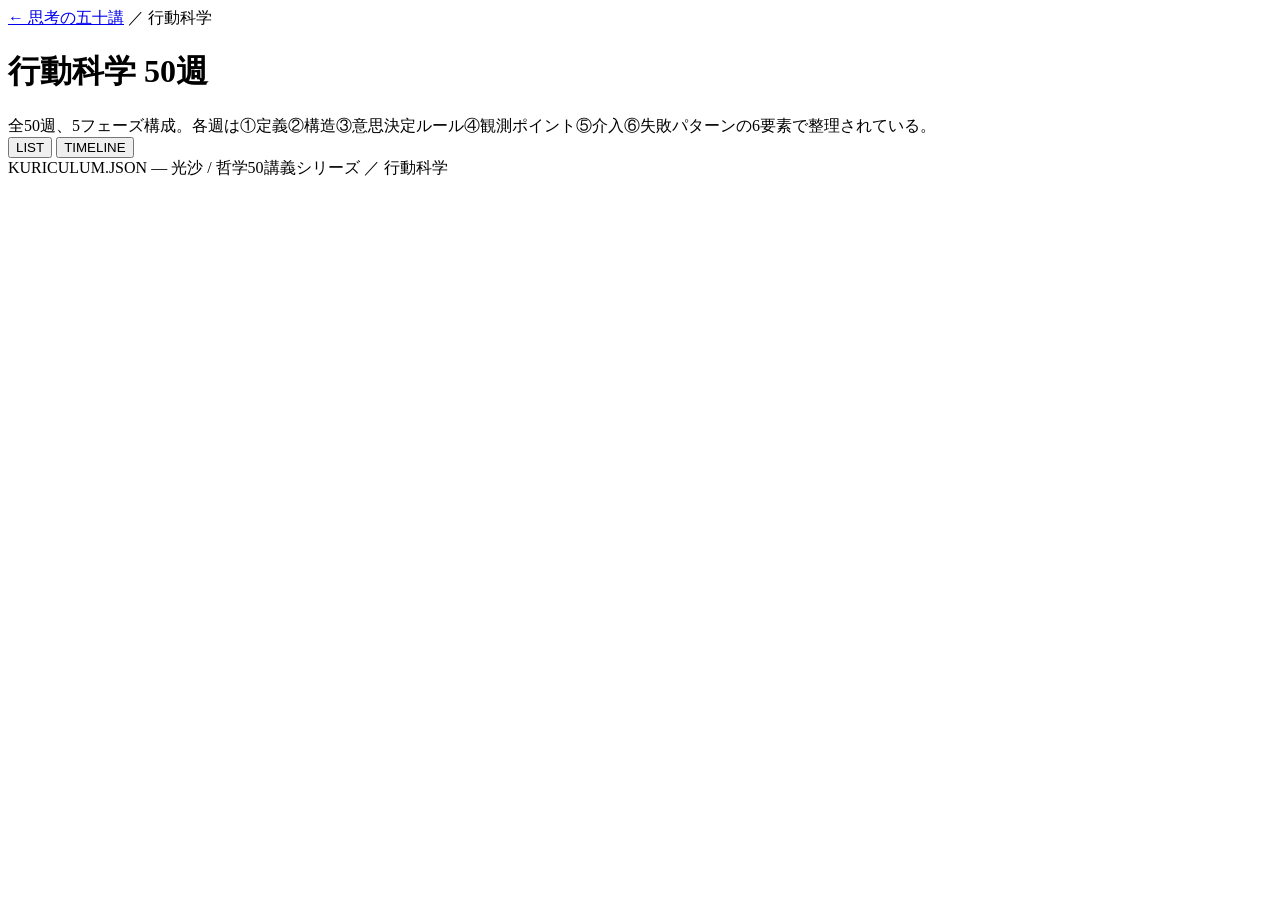
==== behavior.html @ 83b5f1cd "Add files via upload" ====
<!DOCTYPE html>
<html lang="ja">
<head>
<meta charset="UTF-8">
<meta name="viewport" content="width=device-width, initial-scale=1.0">
<title>行動科学 50週 — 思考の五十講</title>
<link rel="preconnect" href="https://fonts.googleapis.com">
<link href="https://fonts.googleapis.com/css2?family=Shippori+Mincho:wght@400;500;600;700&family=Zen+Kaku+Gothic+New:wght@300;400;500;700&family=JetBrains+Mono:wght@400;500;700&display=swap" rel="stylesheet">
<link rel="stylesheet" href="css/style.css">
</head>
<body>
<div class="app">
  <header>
    <div class="eyebrow"><a href="index.html">← 思考の五十講</a> ／ 行動科学</div>
    <h1>行動科学 50週</h1>
    <div class="sub">全50週、5フェーズ構成。各週は①定義②構造③意思決定ルール④観測ポイント⑤介入⑥失敗パターンの6要素で整理されている。</div>
  </header>

  <div class="controls">
    <div></div>
    <div class="view-toggle">
      <button id="btnList" class="active">LIST</button>
      <button id="btnTimeline">TIMELINE</button>
    </div>
  </div>

  <div class="progress-wrap" id="progressWrap"></div>
  <div class="phase-filter" id="phaseFilter"></div>
  <div id="content"></div>

  <footer>KURICULUM.JSON — 光沙 / 哲学50講義シリーズ ／ 行動科学</footer>
</div>

<script src="js/data/behavior.js"></script>
<script src="js/data/notes.js"></script>
<script src="js/storage.js"></script>
<script src="js/render.js"></script>
<script>
  initSubjectPage(behavior);
</script>
</body>
</html>
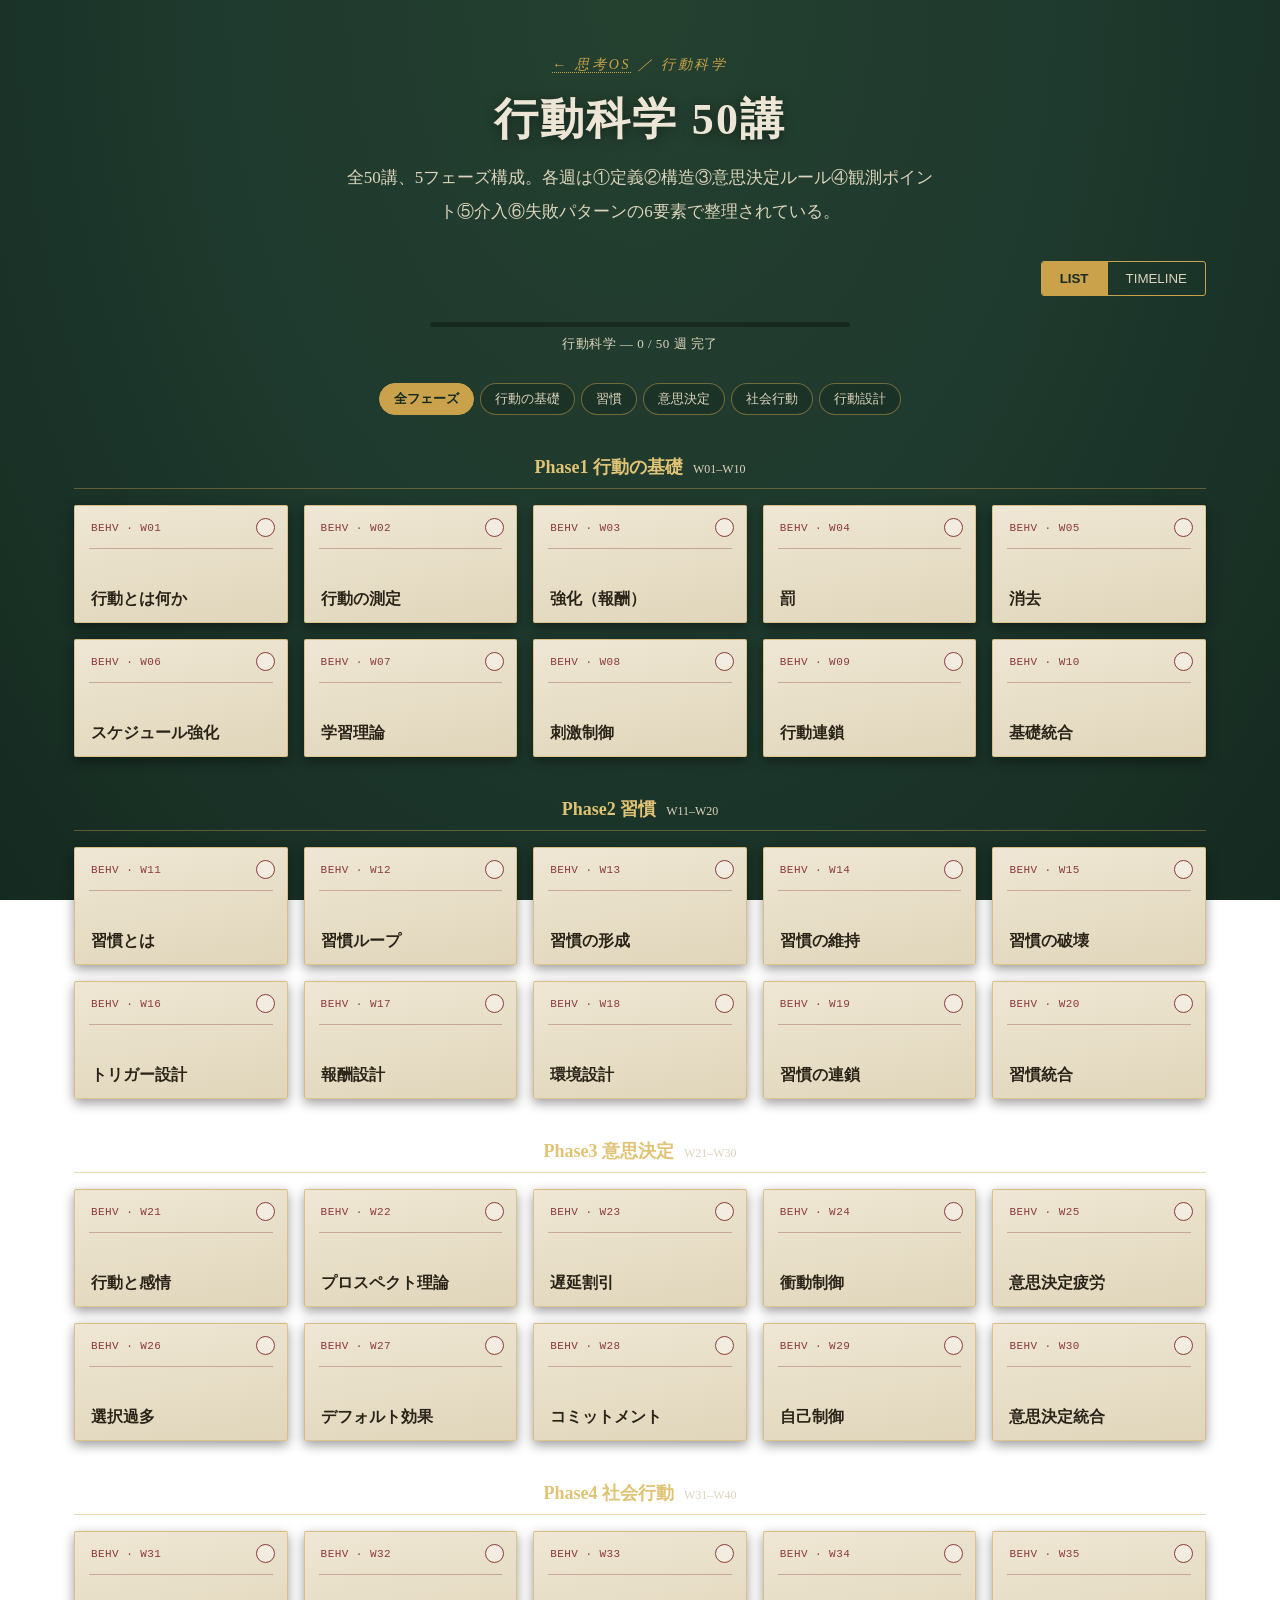
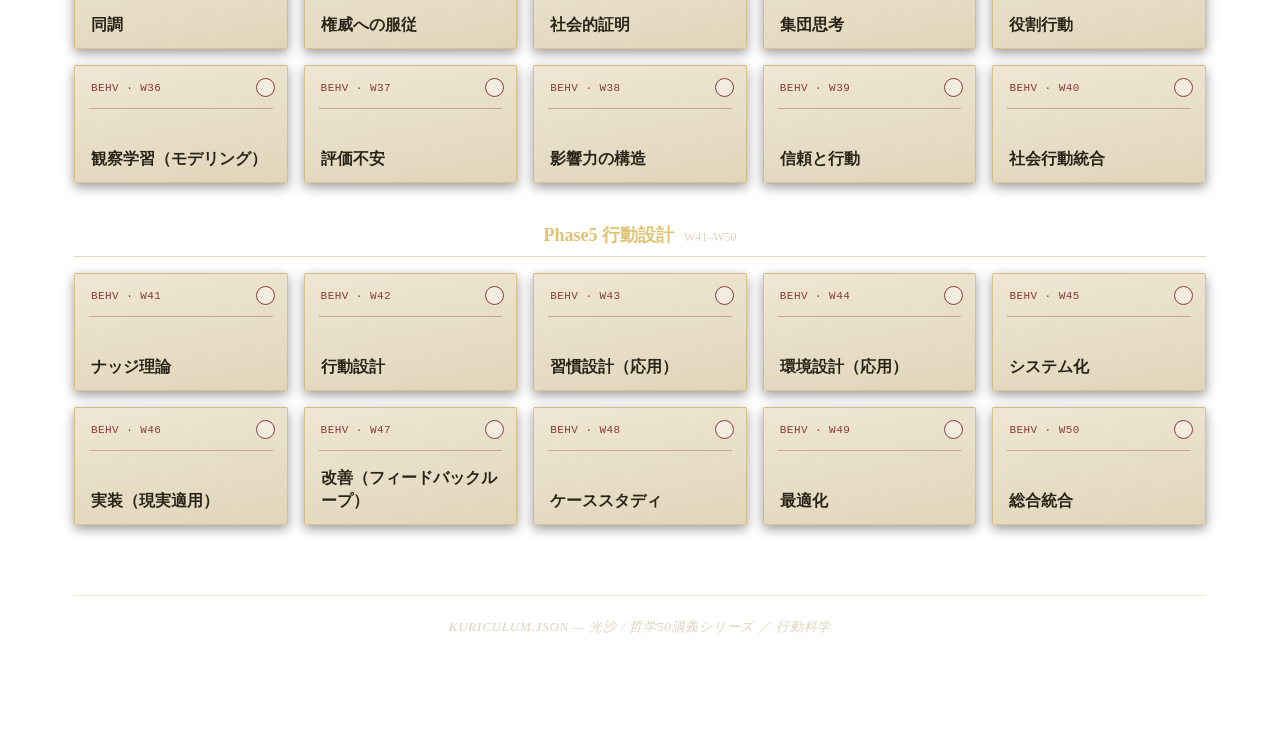
==== commit 3dcd073c: "behavior.html を更新" ====
--- a/behavior.html
+++ b/behavior.html
@@ -3,17 +3,17 @@
 <head>
 <meta charset="UTF-8">
 <meta name="viewport" content="width=device-width, initial-scale=1.0">
-<title>行動科学 50週 — 思考の五十講</title>
+<title>行動科学 50講 — 思考OS</title>
 <link rel="preconnect" href="https://fonts.googleapis.com">
-<link href="https://fonts.googleapis.com/css2?family=Shippori+Mincho:wght@400;500;600;700&family=Zen+Kaku+Gothic+New:wght@300;400;500;700&family=JetBrains+Mono:wght@400;500;700&display=swap" rel="stylesheet">
+<link href="https://fonts.googleapis.com/css2?family=Cormorant+Garamond:ital,wght@0,400;0,600;1,500&family=Shippori+Mincho:wght@500;600;700&family=Zen+Kaku+Gothic+New:wght@300;400;500;700&family=Courier+Prime:wght@400;700&display=swap" rel="stylesheet">
 <link rel="stylesheet" href="css/style.css">
 </head>
 <body>
 <div class="app">
   <header>
-    <div class="eyebrow"><a href="index.html">← 思考の五十講</a> ／ 行動科学</div>
-    <h1>行動科学 50週</h1>
-    <div class="sub">全50週、5フェーズ構成。各週は①定義②構造③意思決定ルール④観測ポイント⑤介入⑥失敗パターンの6要素で整理されている。</div>
+    <div class="eyebrow"><a href="index.html">← 思考OS</a> ／ 行動科学</div>
+    <h1>行動科学 50講</h1>
+    <div class="sub">全50講、5フェーズ構成。各週は①定義②構造③意思決定ルール④観測ポイント⑤介入⑥失敗パターンの6要素で整理されている。</div>
   </header>
 
   <div class="controls">
--- a/css/style.css
+++ b/css/style.css
@@ -0,0 +1,227 @@
+/* ===== 思考の五十講 — Victorian書斎 本番デザイン ===== */
+:root{
+  --bottle:#1F3A2E;
+  --bottle-deep:#152A20;
+  --brass:#C9A24B;
+  --brass-bright:#E0C374;
+  --ivory:#EDE6D6;
+  --ivory-dim:#DCD3BC;
+  --wine:#8B3A3A;
+  --paper:#EFE7D4;
+  --paper-shadow:#D9CDAE;
+  --ink:#2A2418;
+  --ink-soft:#544A38;
+}
+*{box-sizing:border-box;}
+body{
+  margin:0;
+  background:radial-gradient(ellipse at top, #24402F 0%, var(--bottle) 45%, var(--bottle-deep) 100%);
+  background-attachment:fixed;
+  color:var(--ivory);
+  font-family:'Zen Kaku Gothic New', sans-serif;
+  -webkit-font-smoothing:antialiased;
+  min-height:100vh;
+}
+::selection{background:var(--brass); color:var(--bottle-deep);}
+a{color:inherit;}
+
+.app{max-width:1180px; margin:0 auto; padding:0 24px 110px;}
+
+/* ---------- Header ---------- */
+header{padding:56px 0 32px; text-align:center;}
+.eyebrow{
+  font-family:'Cormorant Garamond', serif; font-style:italic; font-size:14px; letter-spacing:.2em;
+  color:var(--brass); text-transform:uppercase; margin-bottom:16px;
+}
+.eyebrow a{color:var(--brass); text-decoration:none; border-bottom:1px dotted var(--brass);}
+h1{
+  font-family:'Shippori Mincho', serif; font-weight:700;
+  font-size:clamp(28px, 4.5vw, 44px); margin:0 0 12px; letter-spacing:.05em; color:var(--ivory);
+  text-shadow:0 2px 12px rgba(0,0,0,.4);
+}
+.h1-rule{width:110px; height:1px; margin:16px auto 20px; background:linear-gradient(90deg, transparent, var(--brass), transparent);}
+.sub{
+  color:var(--ivory-dim); max-width:600px; margin:0 auto; line-height:2;
+  font-family:'Cormorant Garamond', serif; font-size:17px;
+}
+.stat-row{display:flex; gap:38px; margin-top:30px; justify-content:center; flex-wrap:wrap;}
+.stat{text-align:center;}
+.stat .n{font-family:'Cormorant Garamond', serif; font-size:30px; font-weight:600; color:var(--brass-bright); line-height:1;}
+.stat .l{font-size:10px; color:var(--ivory-dim); letter-spacing:.12em; margin-top:7px; text-transform:uppercase;}
+
+/* ---------- Bookshelf (index page) ---------- */
+.shelf-wrap{margin-top:50px; position:relative;}
+.shelf-wrap::before{
+  content:""; position:absolute; top:-40px; left:50%; transform:translateX(-50%);
+  width:80%; height:220px; pointer-events:none; z-index:0;
+  background:radial-gradient(ellipse at 50% 0%, rgba(255,214,140,.16) 0%, rgba(255,190,110,.07) 35%, transparent 70%);
+}
+.shelf-label{
+  font-family:'Cormorant Garamond', serif; font-style:italic; font-size:14px; color:var(--brass);
+  letter-spacing:.14em; text-align:center; margin-bottom:22px; position:relative; z-index:1;
+}
+.shelf{
+  display:flex; gap:6px; align-items:flex-end; justify-content:center; flex-wrap:wrap;
+  padding:0 0 18px; border-bottom:14px solid #0F2118;
+  box-shadow:0 18px 30px -10px rgba(0,0,0,.6); position:relative; z-index:1;
+}
+.spine{
+  position:relative; width:64px; height:280px; border-radius:3px 3px 2px 2px;
+  text-decoration:none; color:var(--ivory);
+  display:flex; flex-direction:column; align-items:center; justify-content:space-between;
+  padding:22px 0 14px;
+  box-shadow:0 1px 2px rgba(0,0,0,.35), 0 8px 24px rgba(0,0,0,.35), inset 3px 0 0 rgba(255,255,255,.06), inset -3px 0 0 rgba(0,0,0,.25);
+  transition:transform .28s cubic-bezier(.2,.8,.3,1), box-shadow .28s ease;
+  cursor:pointer; transform-origin:bottom center;
+}
+.spine:hover{transform:translateY(-14px) rotate(-2.5deg); box-shadow:0 10px 6px rgba(0,0,0,.3), 0 24px 38px rgba(0,0,0,.5);}
+.spine.disabled{opacity:.32; filter:grayscale(.4); pointer-events:none;}
+.spine.disabled:hover{transform:none;}
+.spine .cap{
+  width:76%; height:20px; flex:none; opacity:.9; position:relative;
+  background:
+    radial-gradient(circle at 50% 50%, var(--brass-bright) 0%, transparent 2.4px) 50% 0/10px 10px,
+    linear-gradient(90deg, transparent 0%, var(--brass) 15%, var(--brass) 85%, transparent 100%) 50% 6px/100% 1.4px no-repeat;
+  background-repeat:repeat-x, no-repeat;
+}
+.spine .cap::before, .spine .cap::after{content:"❧"; position:absolute; top:-7px; font-size:11px; color:var(--brass-bright); opacity:.85;}
+.spine .cap::before{left:0;}
+.spine .cap::after{right:0; transform:scaleX(-1);}
+.spine .title{
+  writing-mode:vertical-rl; text-orientation:mixed; font-family:'Shippori Mincho', serif;
+  font-weight:600; font-size:16px; letter-spacing:.08em; flex:1; display:flex; align-items:center; justify-content:center;
+}
+.spine .plate{
+  width:34px; height:16px; border:1px solid var(--brass); border-radius:2px;
+  display:flex; align-items:center; justify-content:center;
+  font-family:'Cormorant Garamond', serif; font-size:10px; color:var(--brass-bright); background:rgba(0,0,0,.18);
+}
+.spine .ribbon{
+  position:absolute; top:-2px; right:12px; width:10px; height:38px;
+  background:linear-gradient(180deg, var(--wine), #6E2C2C);
+  clip-path:polygon(0 0, 100% 0, 100% 100%, 50% 78%, 0 100%);
+  box-shadow:0 2px 4px rgba(0,0,0,.35); z-index:2;
+}
+.spine .stamp{
+  position:absolute; left:50%; top:38%; transform:translate(-50%,-50%) rotate(-14deg);
+  width:44px; height:44px; border-radius:50%; border:1.6px solid var(--wine);
+  display:flex; align-items:center; justify-content:center;
+  font-family:'Shippori Mincho', serif; font-size:10px; color:var(--wine);
+  letter-spacing:.06em; text-align:center; line-height:1.3; opacity:.82; mix-blend-mode:multiply;
+  background:rgba(139,58,58,.06); z-index:2; pointer-events:none;
+}
+.spine .stamp::before{content:""; position:absolute; inset:4px; border:1px solid var(--wine); border-radius:50%; opacity:.6;}
+
+/* ---------- Controls (subject page) ---------- */
+.controls{display:flex; justify-content:flex-end; align-items:flex-end; flex-wrap:wrap; gap:16px; margin-bottom:26px;}
+.view-toggle{
+  display:flex; border:1px solid var(--brass); border-radius:3px; overflow:hidden;
+  font-family:'Cormorant Garamond', serif; font-size:13px; letter-spacing:.06em;
+}
+.view-toggle button{background:transparent; border:none; padding:9px 18px; cursor:pointer; color:var(--ivory-dim);}
+.view-toggle button.active{background:var(--brass); color:var(--bottle-deep); font-weight:600;}
+.view-toggle button+button{border-left:1px solid var(--brass);}
+
+/* ---------- Phase filter ---------- */
+.phase-filter{display:flex; gap:6px; flex-wrap:wrap; margin-bottom:24px; justify-content:center;}
+.pf{
+  font-family:'Cormorant Garamond', serif; font-size:13px; padding:6px 14px; border-radius:20px;
+  border:1px solid rgba(201,162,75,.5); color:var(--ivory-dim); cursor:pointer; background:rgba(0,0,0,.15);
+}
+.pf.active{background:var(--brass); color:var(--bottle-deep); border-color:var(--brass); font-weight:600;}
+
+/* ---------- Progress bar ---------- */
+.progress-wrap{margin:6px 0 30px; text-align:center;}
+.progress-track{height:5px; background:rgba(0,0,0,.3); border-radius:4px; overflow:hidden; max-width:420px; margin:0 auto;}
+.progress-fill{height:100%; background:var(--brass); transition:width .3s ease;}
+.progress-label{font-family:'Cormorant Garamond', serif; font-size:13px; color:var(--ivory-dim); margin-top:8px; letter-spacing:.04em;}
+
+/* ---------- Phase block ---------- */
+.phase-block{margin-bottom:10px;}
+.phase-title{
+  font-family:'Shippori Mincho', serif; font-size:18px; font-weight:600; color:var(--brass-bright);
+  margin:40px 0 16px; padding-bottom:9px; border-bottom:1px solid rgba(201,162,75,.4);
+  display:flex; align-items:baseline; gap:10px; text-align:center; justify-content:center;
+}
+.phase-title .range{font-family:'Cormorant Garamond',serif; font-size:12px; color:var(--ivory-dim); font-weight:400;}
+
+/* ---------- Catalog card grid ---------- */
+.card-grid{display:grid; grid-template-columns:repeat(auto-fill, minmax(190px,1fr)); gap:16px;}
+.catalog-card{
+  background:linear-gradient(170deg, var(--paper), var(--paper-shadow) 150%);
+  border:1px solid rgba(201,162,75,.5); border-radius:2px; color:var(--ink);
+  padding:16px 16px 12px; box-shadow:0 4px 12px rgba(0,0,0,.4);
+  cursor:pointer; position:relative; height:118px;
+  font-family:'Courier Prime', monospace;
+  display:flex; flex-direction:column; justify-content:space-between;
+  transition:transform .15s ease, box-shadow .15s ease;
+}
+.catalog-card:hover{transform:translateY(-3px); box-shadow:0 8px 18px rgba(0,0,0,.5);}
+.catalog-card.done{box-shadow:0 4px 12px rgba(0,0,0,.4), inset 0 0 0 1.5px var(--wine);}
+.catalog-card::after{content:""; position:absolute; left:14px; right:14px; top:42px; height:1px; background:rgba(139,58,58,.35);}
+.callno{font-size:11px; color:var(--wine); letter-spacing:.04em;}
+.catalog-title{
+  font-family:'Shippori Mincho', serif; font-size:15.5px; font-weight:600; margin-top:20px; line-height:1.5; color:var(--ink);
+  display:-webkit-box; -webkit-line-clamp:2; -webkit-box-orient:vertical; overflow:hidden;
+}
+.check{
+  position:absolute; top:12px; right:12px; width:19px; height:19px; border-radius:50%;
+  border:1.4px solid var(--wine); display:flex; align-items:center; justify-content:center;
+  font-size:10px; color:var(--paper); cursor:pointer; background:rgba(255,255,255,.4); z-index:2;
+}
+.check.done{background:var(--wine);}
+
+/* ---------- Expand panel ---------- */
+.expand-panel{
+  grid-column:1/-1;
+  background:linear-gradient(170deg, var(--paper), var(--paper-shadow) 150%);
+  border:1px solid rgba(201,162,75,.6); border-radius:2px; padding:22px 26px 26px; color:var(--ink);
+  box-shadow:0 6px 20px rgba(0,0,0,.45); margin-top:-2px;
+}
+.expand-panel h3{font-family:'Shippori Mincho', serif; margin:0 0 6px; font-size:18px;}
+.expand-panel .callno{display:block; margin-bottom:14px;}
+.e-field{margin-top:12px;}
+.e-fl{font-family:'Cormorant Garamond', serif; font-style:italic; font-size:12.5px; color:var(--wine); letter-spacing:.04em;}
+.e-fv{font-size:13.5px; line-height:1.75; margin-top:3px; font-family:'Zen Kaku Gothic New', sans-serif;}
+
+/* ---------- Lecture note ---------- */
+.note-section{margin-top:20px; padding-top:16px; border-top:1px dashed rgba(139,58,58,.4);}
+.note-toggle{
+  font-family:'Cormorant Garamond', serif; font-style:italic; font-size:13px; color:var(--wine);
+  cursor:pointer; letter-spacing:.04em; display:inline-flex; align-items:center; gap:6px;
+}
+.note-body{
+  display:none; margin-top:14px; font-family:'Shippori Mincho', serif; font-size:14.5px;
+  line-height:2; color:var(--ink); white-space:pre-wrap;
+  background:rgba(255,255,255,.25); border-radius:2px; padding:16px 18px;
+  border:1px solid rgba(201,162,75,.35);
+}
+.note-body.open{display:block;}
+.note-body mark{background:#D8B968; color:var(--ink); padding:0 2px;}
+.note-empty{font-family:'Cormorant Garamond', serif; font-style:italic; font-size:12.5px; color:var(--ink-soft); margin-top:14px;}
+
+/* ---------- Timeline view ---------- */
+.timeline{position:relative; padding:20px 0 10px;}
+.tl-track{position:relative; padding-left:26px; border-left:2px solid rgba(201,162,75,.35);}
+.tl-phase-label{
+  font-family:'Cormorant Garamond', serif; font-style:italic; font-size:13px; color:var(--brass-bright);
+  letter-spacing:.1em; margin:30px 0 12px -26px; padding-left:26px;
+  border-left:2px solid var(--brass); margin-left:-2px;
+}
+.tl-row{position:relative; display:flex; align-items:center; gap:14px; padding:6px 0; margin-left:-33px;}
+.tl-dot{width:14px; height:14px; border-radius:50%; background:var(--bottle-deep); border:2px solid rgba(201,162,75,.5); flex:none; margin-left:2px;}
+.tl-dot.done{background:var(--wine); border-color:var(--wine);}
+.tl-week{font-family:'Cormorant Garamond',serif; font-size:12px; color:var(--ivory-dim); width:34px; flex:none;}
+.tl-title{font-size:13.5px; flex:1; cursor:pointer; color:var(--ivory);}
+.tl-title:hover{color:var(--brass-bright);}
+
+footer{
+  margin-top:70px; padding-top:22px; text-align:center; border-top:1px solid rgba(201,162,75,.25);
+  font-family:'Cormorant Garamond', serif; font-style:italic; font-size:13px; color:var(--ivory-dim); letter-spacing:.06em;
+}
+
+@media(max-width:640px){
+  .spine{width:52px; height:230px;}
+  .spine .title{font-size:14px;}
+  .expand-panel{padding:18px 16px 20px;}
+}
